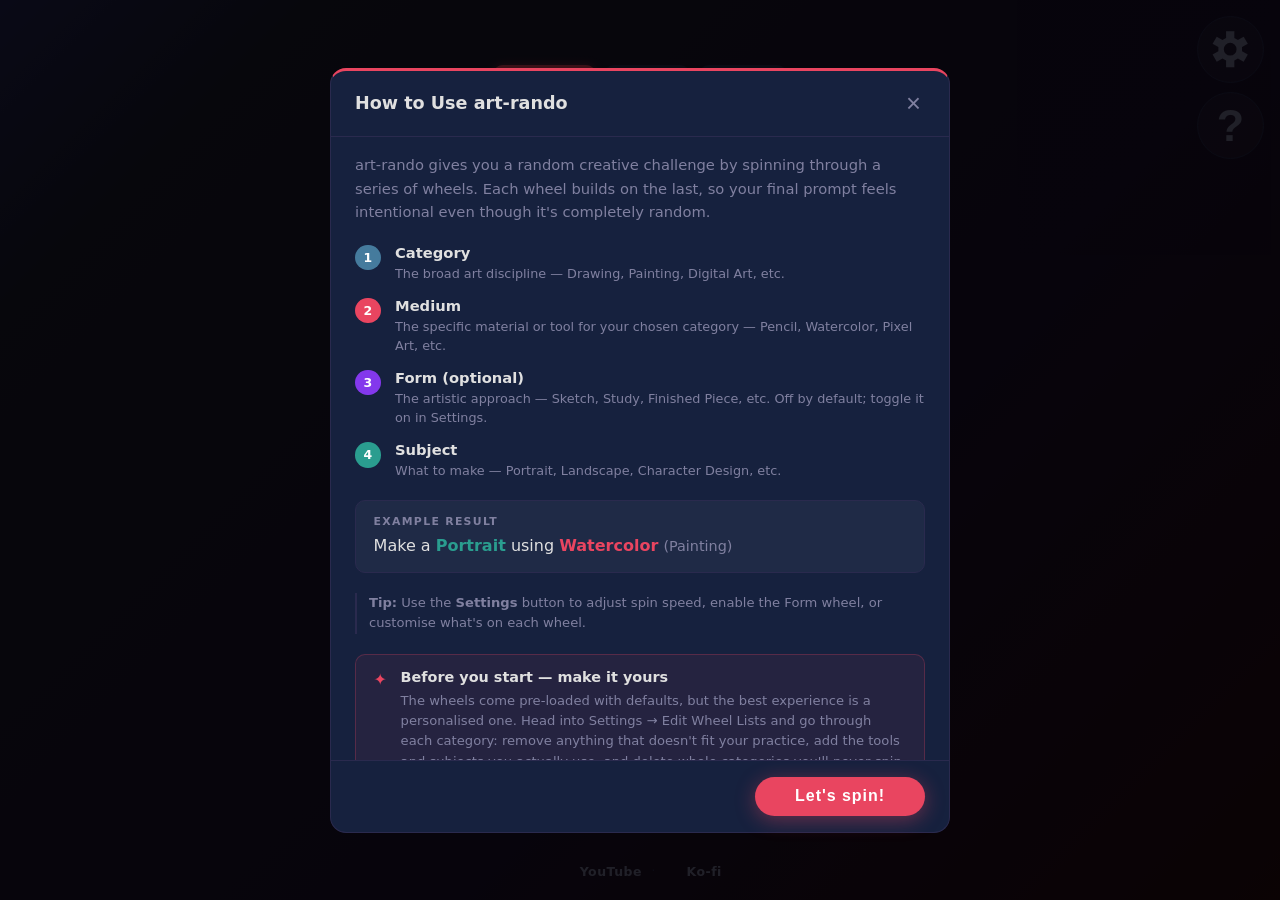
==== index.html @ 5d841164 "add wheels, settings, help" ====
<!DOCTYPE html>
<html lang="en">
<head>
  <meta charset="UTF-8" />
  <meta name="viewport" content="width=device-width, initial-scale=1.0" />
  <title>art-rando — Spin Your Next Creative Adventure</title>
  <link rel="stylesheet" href="style.css" />
</head>
<body>
  <main>

    <!-- ── Step progress pills: Category → Medium → Form → Subject ── -->
    <div class="steps" id="steps">
      <div class="step" id="step-category">Category</div>
      <div class="step" id="step-medium">Medium</div>
      <div class="step" id="step-form">Form</div>
      <div class="step" id="step-subject">Subject</div>
    </div>

    <!-- ── Already-chosen chips — one added per completed wheel ── -->
    <div class="chosen-row" id="chosen-row"></div>

    <!-- ── Single active wheel ── -->
    <div class="wheel-stage">
      <p class="wheel-question" id="wheel-question">What category?</p>
      <canvas id="the-wheel" width="380" height="380"></canvas>
      <p class="wheel-result-label" id="wheel-result">—</p>
    </div>

    <!-- ── Action buttons ── -->
    <div class="actions-row">
      <button id="spin-btn" class="btn btn--spin">Spin!</button>
      <!-- Skip only shown on the Form step — lets the user opt out of that wheel -->
      <button id="skip-btn" class="btn btn--skip hidden">Skip</button>
      <button id="gallery-btn" class="btn btn--gallery">Gallery</button>
    </div>

    <!-- ── Results bottom sheet ──────────────────────────────────────────
         Fixed to the bottom of the viewport. Slides up after the last
         wheel lands to reveal the full creative prompt.
         ~35vh tall, pushed down off-screen until .sheet--visible is added.
    ─────────────────────────────────────────────────────────────────── -->

    <!-- Dark backdrop shown behind the sheet when it's open -->
    <div id="sheet-backdrop" class="sheet-backdrop"></div>

    <div id="results-sheet" class="results-sheet">
      <!-- Decorative drag handle -->
      <div class="sheet-handle"></div>

      <p class="sheet-eyebrow">Your Creative Challenge</p>

      <!-- Full creative prompt assembled from the wheel results.
           The form phrase is hidden when the user skipped that wheel. -->
      <p class="sheet-prompt">
        Make a <span id="res-subject" class="hl hl--subject"></span>
        <span id="res-form-phrase"> as a <span id="res-form" class="hl hl--form"></span></span>
        using <span id="res-medium" class="hl hl--medium"></span>
        <span class="res-cat">(<span id="res-category"></span>)</span>
      </p>

      <div class="sheet-actions">
        <button id="close-sheet-btn" class="btn btn--close-sheet">Close</button>
        <button id="respin-btn"      class="btn btn--spin">Respin</button>
      </div>
    </div>

  </main>

  <!-- ── Corner controls: Settings + Help — fixed top-right ── -->
  <div class="corner-controls">
    <div class="corner-btn-wrap">
      <span class="corner-btn-label">Settings</span>
      <button id="settings-btn" class="btn btn--icon">
        <svg xmlns="http://www.w3.org/2000/svg" viewBox="0 0 24 24" fill="currentColor" aria-hidden="true">
          <path fill-rule="evenodd" d="M9.44 4.95L9.41 0.79L14.59 0.79L14.57 4.95L16.82 6.25L20.41 4.16L23.00 8.64L19.39 10.70L19.39 13.30L23.00 15.36L20.41 19.84L16.82 17.75L14.57 19.05L14.59 23.21L9.41 23.21L9.44 19.05L7.18 17.75L3.59 19.84L1.00 15.36L4.61 13.30L4.61 10.70L1.00 8.64L3.59 4.16L7.18 6.25Z M16 12A4 4 0 1 1 8 12A4 4 0 1 1 16 12Z"/>
        </svg>
      </button>
    </div>
    <div class="corner-btn-wrap">
      <span class="corner-btn-label">Help</span>
      <button id="help-btn" class="btn btn--icon">?</button>
    </div>
  </div>

  <!-- ── Creator links — replace the href values with your own URLs ── -->
  <footer class="creator-links">
    <a href="https://youtube.com/@yourchannel" class="creator-link" target="_blank" rel="noopener">
      <img class="creator-icon" src="https://cdn.jsdelivr.net/npm/simple-icons@v9/icons/youtube.svg" alt="" width="16" height="16">
      YouTube
    </a>
    <span class="creator-links-sep">·</span>
    <a href="https://ko-fi.com/yourname" class="creator-link" target="_blank" rel="noopener">
      <img class="creator-icon" src="https://cdn.jsdelivr.net/npm/simple-icons@v9/icons/kofi.svg" alt="" width="16" height="16">
      Ko-fi
    </a>
  </footer>

  <!-- Load order matters: data → wheel renderer → editor → settings → help → gallery → app logic -->
  <script src="data.js"></script>
  <script src="wheel.js"></script>
  <script src="editor.js"></script>
  <script src="settings.js"></script>
  <script src="help.js"></script>
  <script src="gallery.js"></script>
  <script src="app.js"></script>
  <!-- dev.js must load after wheel.js so it can write to SPIN_DURATION -->
  <script src="dev.js"></script>
</body>
</html>
---- style.css ----
*, *::before, *::after {
  box-sizing: border-box;
  margin: 0;
  padding: 0;
}

:root {
  --bg:           #1a1a2e;
  --card-bg:      #16213e;
  --header-bg:    #0f3460;
  --text:         #e0e0e0;
  --text-muted:   #8080a0;
  --accent:       #e94560;
  --accent-teal:  #2a9d8f;
  --accent-purple:#8338ec;
  --accent-blue:  #457b9d;
  --border:       #2a2a4e;
  --glow:         rgba(233, 69, 96, 0.45);
}

html {
  height: 100%;
  overflow: hidden; /* no page-level scroll */
}

body {
  background: linear-gradient(135deg, #252558 0%, #1a1a2e 15%, #1c1030 60%, #2a0a10 100%);
  color: var(--text);
  font-family: system-ui, -apple-system, sans-serif;
  height: 100vh;
  overflow: hidden; /* content stays inside the viewport */
  display: flex;
  flex-direction: column;
  align-items: center;
  justify-content: center; /* vertically center the wheel stage */
}

/* ── Header ─────────────────────────────────────────────────────────────── */
header {
  width: 100%;
  background: var(--header-bg);
  text-align: center;
  padding: 1.5rem 1rem 1.25rem;
  border-bottom: 2px solid var(--accent);
}

header h1 {
  font-size: clamp(1.8rem, 5vw, 3rem);
  font-weight: 900;
  letter-spacing: -0.02em;
  color: #fff;
}

header h1 span { color: var(--accent); }

.tagline {
  color: var(--text-muted);
  font-size: 0.95rem;
  margin-top: 0.3rem;
  letter-spacing: 0.05em;
}

/* ── Main layout ─────────────────────────────────────────────────────────── */
main {
  width: 100%;
  max-width: 540px;
  padding: 1.5rem 1.25rem 4.5rem;
  flex: 1;                    /* fill available body height */
  display: flex;
  flex-direction: column;
  align-items: center;
  justify-content: space-evenly;
  gap: 0;
}

/* ── Step progress pills ─────────────────────────────────────────────────── */
.steps {
  display: flex;
  gap: 0.4rem;
  flex-wrap: wrap;
  justify-content: center;
}

.step {
  padding: 0.28rem 0.85rem;
  border-radius: 999px;
  font-size: 0.72rem;
  font-weight: 700;
  text-transform: uppercase;
  letter-spacing: 0.1em;
  background: var(--border);
  color: var(--text-muted);
  transition: background 0.25s, color 0.25s;
}

/* Active step pulses with the accent colour */
.step--active {
  background: var(--accent);
  color: #fff;
  box-shadow: 0 0 10px var(--glow);
}

/* Completed step uses teal to signal "done" */
.step--done {
  background: var(--accent-teal);
  color: #fff;
}

/* ── Chosen-so-far chips ─────────────────────────────────────────────────── */
/* One chip appears per completed wheel so the user can see their picks
   while spinning the remaining wheels. */
.chosen-row {
  display: flex;
  flex-wrap: wrap;
  gap: 0.45rem;
  justify-content: center;
  min-height: 1.8rem;
}

.chosen-chip {
  padding: 0.22rem 0.7rem;
  border-radius: 999px;
  font-size: 0.78rem;
  font-weight: 600;
  border: 1px solid;
}

/* Each step gets its own accent colour so chips are visually distinct */
.chosen-chip--category {
  background: rgba(69, 123, 157, 0.18);
  color: #a8dadc;
  border-color: var(--accent-blue);
}
.chosen-chip--medium {
  background: rgba(233, 69, 96, 0.15);
  color: #ff9aaa;
  border-color: var(--accent);
}
.chosen-chip--form {
  background: rgba(131, 56, 236, 0.15);
  color: #c4a0ff;
  border-color: var(--accent-purple);
}
.chosen-chip--subject {
  background: rgba(42, 157, 143, 0.15);
  color: #6ee7dc;
  border-color: var(--accent-teal);
}

/* ── Wheel stage ─────────────────────────────────────────────────────────── */
.wheel-stage {
  display: flex;
  flex-direction: column;
  align-items: center;
  gap: 0.75rem;
  width: 100%;
}

.wheel-question {
  font-size: 1.05rem;
  font-weight: 600;
  color: var(--text-muted);
  letter-spacing: 0.04em;
  text-align: center;
}

/* Single active canvas — scales to full column width, max 380px */
#the-wheel {
  width: 100%;
  max-width: 380px;
  height: auto;
  border-radius: 14px;
  /* Smooth fade when transitioning between wheels */
  transition: opacity 0.3s ease;
  box-shadow: 0 0 0 2px var(--border);
}

/* Applied by app.js before swapping items so the new content fades in */
#the-wheel.wheel--fading { opacity: 0; }

/* Active wheel gets the red glow; done wheel gets teal outline */
#the-wheel.wheel--active { box-shadow: 0 0 0 4px var(--accent), 0 0 28px var(--glow); }
#the-wheel.wheel--done   { box-shadow: 0 0 0 3px var(--accent-teal); }

.wheel-result-label {
  font-size: 1.2rem;
  font-weight: 700;
  color: var(--text);
  min-height: 1.5em;
  text-align: center;
  transition: color 0.3s;
}

/* ── Buttons ─────────────────────────────────────────────────────────────── */
.btn {
  border: none;
  border-radius: 999px;
  cursor: pointer;
  font-weight: 700;
  font-size: 1rem;
  letter-spacing: 0.06em;
  padding: 0.75rem 2.4rem;
  transition: transform 0.15s ease, box-shadow 0.15s ease, opacity 0.2s ease;
}

.btn:disabled {
  opacity: 0.4;
  cursor: not-allowed;
  transform: none !important;
}

.btn:not(:disabled):hover  { transform: translateY(-2px); }
.btn:not(:disabled):active { transform: translateY(0); }

.btn--spin {
  background: var(--accent);
  color: #fff;
  font-size: 1.25rem;
  padding: 0.9rem 3.5rem;
  box-shadow: 0 4px 20px rgba(233, 69, 96, 0.4);
}

.btn--spin:not(:disabled):hover {
  box-shadow: 0 6px 28px rgba(233, 69, 96, 0.6);
}

.btn--edit {
  background: transparent;
  color: var(--text-muted);
  border: 1px solid var(--border);
  font-size: 0.82rem;
  padding: 0.45rem 1.4rem;
  letter-spacing: 0.05em;
}

.btn--edit:not(:disabled):hover {
  color: var(--text);
  border-color: var(--accent);
  box-shadow: none;
}

/* "Close" button inside the results sheet */
/* Utility — toggled by app.js to show/hide elements without layout shift */
.hidden { display: none !important; }

/* Skip button — muted style so Spin stays the obvious primary action */
.btn--skip {
  background: transparent;
  color: var(--text-muted);
  border: 1px dashed var(--border);
  font-size: 0.9rem;
  padding: 0.6rem 1.8rem;
  letter-spacing: 0.05em;
}

.btn--skip:not(:disabled):hover {
  color: var(--text);
  border-color: var(--text-muted);
  box-shadow: none;
}

.btn--close-sheet {
  background: transparent;
  color: var(--text-muted);
  border: 1px solid var(--border);
  font-size: 0.95rem;
  padding: 0.75rem 2rem;
}

.btn--close-sheet:not(:disabled):hover {
  color: var(--text);
  border-color: var(--text-muted);
}

/* ── Actions row (Spin + Edit) ───────────────────────────────────────────── */
.actions-row {
  display: flex;
  flex-direction: column;
  align-items: center;
  gap: 0.65rem;
}

/* ── Results bottom sheet ────────────────────────────────────────────────── */
/* Fixed to the viewport bottom. Slides up from off-screen when
   .sheet--visible is added.  Height ≈ 35 vh so the page stays visible. */
.results-sheet {
  position: fixed;
  bottom: 0;
  left: 0;
  right: 0;
  min-height: 220px;
  max-height: 42vh;
  background: var(--card-bg);
  border-top: 3px solid var(--accent);
  border-radius: 20px 20px 0 0;
  padding: 1.25rem 1.5rem 2rem;
  display: flex;
  flex-direction: column;
  align-items: center;
  gap: 1rem;
  z-index: 600;
  /* Start off-screen below the viewport */
  transform: translateY(100%);
  transition: transform 0.4s cubic-bezier(0.25, 0.8, 0.25, 1);
}

/* Slide the sheet into view */
.results-sheet.sheet--visible {
  transform: translateY(0);
}

/* Decorative handle bar at the top of the sheet */
.sheet-handle {
  width: 40px;
  height: 4px;
  border-radius: 2px;
  background: var(--border);
  flex-shrink: 0;
}

.sheet-eyebrow {
  font-size: 0.72rem;
  text-transform: uppercase;
  letter-spacing: 0.14em;
  color: var(--text-muted);
  font-weight: 600;
}

/* The full creative prompt: "Make a [subject] as a [form] using [medium] ([category])" */
.sheet-prompt {
  font-size: 1.25rem;
  line-height: 1.6;
  text-align: center;
  color: var(--text);
}

/* Highlighted result words inside the prompt */
.hl             { font-weight: 700; }
.hl--subject    { color: var(--accent-teal); }
.hl--form       { color: var(--accent-purple); }
.hl--medium     { color: var(--accent); }
.res-cat        { font-size: 0.9rem; color: var(--text-muted); }

.sheet-actions {
  display: flex;
  gap: 1rem;
  flex-wrap: wrap;
  justify-content: center;
  margin-top: auto;
}

/* ── Backdrop overlay behind the sheet ───────────────────────────────────── */
.sheet-backdrop {
  position: fixed;
  inset: 0;
  background: rgba(0, 0, 0, 0.55);
  z-index: 599;
  opacity: 0;
  pointer-events: none;
  transition: opacity 0.4s ease;
}

.sheet-backdrop.sheet--visible {
  opacity: 1;
  pointer-events: auto;
}

/* ── Editor modal ────────────────────────────────────────────────────────── */
.modal-overlay {
  position: fixed;
  inset: 0;
  background: rgba(0, 0, 0, 0.75);
  display: flex;
  align-items: center;
  justify-content: center;
  z-index: 1000;
  padding: 1rem;
  opacity: 0;
  transition: opacity 0.25s ease;
}

.modal-overlay.modal--visible { opacity: 1; }

.modal-card {
  background: var(--card-bg);
  border: 1px solid var(--border);
  border-top: 3px solid var(--accent);
  border-radius: 16px;
  width: 100%;
  max-width: 620px;
  max-height: 85vh;
  display: flex;
  flex-direction: column;
  transform: translateY(16px) scale(0.98);
  transition: transform 0.25s ease;
}

.modal-overlay.modal--visible .modal-card {
  transform: translateY(0) scale(1);
}

.modal-header {
  display: flex;
  align-items: center;
  justify-content: space-between;
  padding: 1.25rem 1.5rem;
  border-bottom: 1px solid var(--border);
  flex-shrink: 0;
}

.modal-header h2 {
  font-size: 1.1rem;
  font-weight: 700;
}

.modal-close-btn {
  background: none;
  border: none;
  color: var(--text-muted);
  font-size: 1.6rem;
  line-height: 1;
  cursor: pointer;
  padding: 0 0.25rem;
  transition: color 0.15s;
}

.modal-close-btn:hover { color: var(--accent); }

.modal-body {
  overflow-y: auto;
  padding: 1rem 1.5rem;
  flex: 1;
  display: flex;
  flex-direction: column;
  gap: 0;
}

.modal-footer {
  display: flex;
  align-items: center;
  justify-content: space-between;
  padding: 1rem 1.5rem;
  border-top: 1px solid var(--border);
  flex-shrink: 0;
  gap: 1rem;
}

/* ── Editor category sections ────────────────────────────────────────────── */
.editor-cat-section {
  border-bottom: 1px solid var(--border);
  padding: 1rem 0;
}

.editor-cat-section:last-of-type { border-bottom: none; }

/* Special top-level "Forms" section gets an accent label */
.editor-cat-section--forms .editor-cat-name {
  color: var(--accent-purple);
}

.editor-cat-head {
  display: flex;
  align-items: center;
  justify-content: space-between;
  margin-bottom: 0.75rem;
}

.editor-cat-name {
  font-weight: 700;
  font-size: 1rem;
  color: var(--text);
}

.editor-remove-cat {
  background: none;
  border: 1px solid #4a2a35;
  color: #c06070;
  border-radius: 6px;
  padding: 0.2rem 0.6rem;
  font-size: 0.75rem;
  cursor: pointer;
  transition: background 0.15s, color 0.15s;
}

.editor-remove-cat:hover {
  background: #4a2a35;
  color: #ff9aa0;
}

.editor-list-row {
  display: flex;
  align-items: flex-start;
  gap: 0.75rem;
  margin-bottom: 0.5rem;
}

.editor-row-label {
  font-size: 0.72rem;
  text-transform: uppercase;
  letter-spacing: 0.1em;
  color: var(--text-muted);
  font-weight: 600;
  padding-top: 0.45rem;
  white-space: nowrap;
  min-width: 64px;
}

.editor-chips {
  display: flex;
  flex-wrap: wrap;
  gap: 0.4rem;
  align-items: center;
}

.editor-chip {
  display: inline-flex;
  align-items: center;
  gap: 0.3rem;
  background: rgba(233, 69, 96, 0.12);
  border: 1px solid rgba(233, 69, 96, 0.3);
  border-radius: 999px;
  padding: 0.2rem 0.55rem 0.2rem 0.7rem;
  font-size: 0.82rem;
  color: var(--text);
}

.editor-chip-x {
  background: none;
  border: none;
  color: var(--text-muted);
  font-size: 1rem;
  line-height: 1;
  cursor: pointer;
  padding: 0;
  transition: color 0.15s;
}

.editor-chip-x:hover { color: var(--accent); }

/* Inline add-form sitting alongside the chips */
.editor-inline-add {
  display: inline-flex;
  align-items: center;
  gap: 0.3rem;
}

.editor-input {
  background: rgba(255, 255, 255, 0.05);
  border: 1px solid var(--border);
  border-radius: 8px;
  color: var(--text);
  font-size: 0.9rem;
  padding: 0.45rem 0.75rem;
  outline: none;
  transition: border-color 0.15s;
}

.editor-input:focus { border-color: var(--accent); }

.editor-input--sm {
  width: 110px;
  font-size: 0.82rem;
  padding: 0.28rem 0.55rem;
  border-radius: 999px;
}

.btn--chip-add {
  background: rgba(233, 69, 96, 0.15);
  border: 1px solid rgba(233, 69, 96, 0.4);
  color: var(--accent);
  border-radius: 999px;
  font-size: 1rem;
  font-weight: 700;
  padding: 0.2rem 0.6rem;
  cursor: pointer;
  line-height: 1;
  transition: background 0.15s;
}

.btn--chip-add:hover { background: rgba(233, 69, 96, 0.28); }

.editor-add-cat-row {
  display: flex;
  gap: 0.6rem;
  padding: 1rem 0 0.25rem;
  align-items: center;
}

.btn--add-cat {
  border-radius: 8px;
  padding: 0.45rem 1rem;
  font-size: 0.85rem;
  white-space: nowrap;
}

.btn--reset-defaults {
  background: none;
  border: 1px solid var(--border);
  color: var(--text-muted);
  border-radius: 999px;
  font-size: 0.8rem;
  padding: 0.45rem 1rem;
  cursor: pointer;
  font-weight: 600;
  transition: color 0.15s, border-color 0.15s;
}

.btn--reset-defaults:hover {
  color: var(--text);
  border-color: var(--text-muted);
}

/* ── Dev panel ───────────────────────────────────────────────────────────── */
/* Terminal-aesthetic overlay triggered by the W W S S A D A D sequence.    */
.dev-overlay {
  position: fixed;
  inset: 0;
  background: rgba(0, 0, 0, 0.7);
  display: flex;
  align-items: center;
  justify-content: center;
  z-index: 2000;
  padding: 1rem;
  opacity: 0;
  transition: opacity 0.2s ease;
}

.dev-overlay.dev--visible { opacity: 1; }

.dev-panel {
  background: #080810;
  border: 1px solid #00ff88;
  border-radius: 8px;
  width: min(460px, 92vw);
  max-height: 80vh;
  overflow-y: auto;
  font-family: 'Courier New', Courier, monospace;
  color: #00ff88;
  transform: scale(0.96);
  transition: transform 0.2s ease;
}

.dev-overlay.dev--visible .dev-panel { transform: scale(1); }

.dev-header {
  display: flex;
  align-items: center;
  justify-content: space-between;
  padding: 0.85rem 1.25rem;
  border-bottom: 1px solid #003322;
}

.dev-title-wrap {
  display: flex;
  align-items: center;
  gap: 0.6rem;
  font-size: 0.9rem;
  font-weight: 700;
  letter-spacing: 0.08em;
}

/* Blinking green cursor dot */
.dev-dot {
  width: 8px;
  height: 8px;
  border-radius: 50%;
  background: #00ff88;
  animation: dev-blink 1.1s step-start infinite;
}

@keyframes dev-blink {
  0%, 100% { opacity: 1; }
  50%       { opacity: 0; }
}

.dev-close {
  background: none;
  border: 1px solid #003322;
  color: #00aa55;
  font-family: inherit;
  font-size: 0.78rem;
  padding: 0.25rem 0.6rem;
  border-radius: 4px;
  cursor: pointer;
  transition: color 0.15s, border-color 0.15s;
}

.dev-close:hover {
  color: #00ff88;
  border-color: #00ff88;
}

.dev-body {
  padding: 1rem 1.25rem;
  display: flex;
  flex-direction: column;
  gap: 1.25rem;
}

.dev-section-label {
  font-size: 0.72rem;
  color: #006633;
  letter-spacing: 0.1em;
  margin-bottom: 0.6rem;
}

.dev-controls {
  display: flex;
  flex-direction: column;
  gap: 0.6rem;
}

.dev-row {
  display: flex;
  align-items: center;
  gap: 0.75rem;
}

.dev-label {
  font-size: 0.8rem;
  color: #00cc66;
  min-width: 90px;
  white-space: nowrap;
}

.dev-label--checkbox {
  display: flex;
  align-items: center;
  gap: 0.5rem;
  cursor: pointer;
  min-width: unset;
}

.dev-value {
  font-size: 0.78rem;
  color: #00ff88;
  min-width: 60px;
  text-align: right;
}

.dev-slider {
  flex: 1;
  accent-color: #00ff88;
  cursor: pointer;
}

.dev-checkbox {
  accent-color: #00ff88;
  width: 14px;
  height: 14px;
  cursor: pointer;
}

.dev-btn {
  background: none;
  border: 1px solid #003322;
  color: #00cc66;
  font-family: inherit;
  font-size: 0.8rem;
  padding: 0.4rem 0.85rem;
  border-radius: 4px;
  cursor: pointer;
  text-align: left;
  transition: color 0.15s, border-color 0.15s, background 0.15s;
}

.dev-btn:hover {
  color: #00ff88;
  border-color: #00ff88;
  background: rgba(0, 255, 136, 0.06);
}

.dev-hint {
  padding: 0.6rem 1.25rem 0.85rem;
  font-size: 0.68rem;
  color: #004422;
  border-top: 1px solid #003322;
}

/* ── Gallery button ──────────────────────────────────────────────────────── */
.btn--gallery {
  background: transparent;
  color: var(--text-muted);
  border: 1px solid var(--border);
  font-size: 0.82rem;
  padding: 0.45rem 1.4rem;
  letter-spacing: 0.05em;
}

.btn--gallery:not(:disabled):hover {
  color: var(--text);
  border-color: var(--accent-teal);
  box-shadow: none;
}

/* ── Corner controls (Settings + Help) ───────────────────────────────────── */
/* Fixed top-right; sits above page content but below sheet backdrop (599) */
.corner-controls {
  position: fixed;
  top: 1rem;
  right: 1rem;
  display: flex;
  flex-direction: column;
  align-items: flex-end;
  gap: 0.55rem;
  z-index: 550;
}

/* Each row: [label]  [icon button] — label slides in from the button side */
.corner-btn-wrap {
  display: flex;
  align-items: center;
  gap: 0.55rem;
}

.corner-btn-label {
  font-size: 1.4rem;
  font-weight: 600;
  letter-spacing: 0.06em;
  color: var(--text-muted);
  white-space: nowrap;
  pointer-events: none;
  /* Hidden and nudged toward the button; slides left into place on hover */
  opacity: 0;
  transform: translateX(8px);
  transition: opacity 0.2s ease, transform 0.2s ease;
}

.corner-btn-wrap:hover .corner-btn-label {
  opacity: 1;
  transform: translateX(0);
}

/* Circular icon button shared by Settings and Help */
.btn--icon {
  width: 4.2rem;
  height: 4.2rem;
  padding: 0;
  border-radius: 50%;
  background: rgba(255, 255, 255, 0.05);
  border: 1px solid var(--border);
  color: var(--text-muted);
  font-size: 2.8rem;
  font-weight: 700;
  letter-spacing: 0;
  line-height: 1;
  display: flex;
  align-items: center;
  justify-content: center;
  cursor: pointer;
  transition: color 0.15s, border-color 0.15s, background 0.15s, transform 0.15s;
}

.btn--icon:not(:disabled):hover {
  color: var(--text);
  border-color: var(--text-muted);
  background: rgba(255, 255, 255, 0.1);
  transform: translateY(-1px) !important;
  box-shadow: none;
}

.btn--icon:disabled {
  opacity: 0.35;
  cursor: not-allowed;
}

/* Size the SVG cog within the orb */
#settings-btn svg {
  width: 2.4rem;
  height: 2.4rem;
  transform-origin: center;
  transition: none;
}

@keyframes gear-spin {
  to { transform: rotate(360deg); }
}

#settings-btn:not(:disabled):hover svg {
  animation: gear-spin 2.2s linear infinite;
}


/* ── Settings modal ──────────────────────────────────────────────────────── */

/* Each logical group inside the settings body */
.settings-section {
  border-bottom: 1px solid var(--border);
  padding: 1.25rem 0;
}

.settings-section:last-of-type { border-bottom: none; }

/* Small uppercase heading above each section's controls */
.settings-section-label {
  font-size: 0.7rem;
  text-transform: uppercase;
  letter-spacing: 0.12em;
  color: var(--text-muted);
  font-weight: 700;
  margin-bottom: 1rem;
}

/* Vertical stack of controls inside a section */
.settings-controls {
  display: flex;
  flex-direction: column;
  gap: 0.9rem;
}

/* Toggle row: [checkbox]  [label + description] — whole row is the <label> */
.settings-toggle-row {
  display: flex;
  align-items: flex-start;
  gap: 0.85rem;
  cursor: pointer;
}

.settings-checkbox {
  width: 18px;
  height: 18px;
  accent-color: var(--accent);
  cursor: pointer;
  flex-shrink: 0;
  margin-top: 2px; /* aligns with first line of text */
}

/* Stacks the label text and description vertically */
.settings-toggle-text {
  display: flex;
  flex-direction: column;
  gap: 0.3rem;
}

.settings-toggle-label {
  font-size: 0.95rem;
  font-weight: 600;
  color: var(--text);
}

.settings-toggle-desc {
  font-size: 0.8rem;
  color: var(--text-muted);
  line-height: 1.5;
}

/* Slider row: [label]────[slider]────[value] */
.settings-slider-row {
  display: flex;
  align-items: center;
  gap: 0.9rem;
}

/* Fixed-width left label keeps sliders aligned across rows */
.settings-slider-label {
  font-size: 0.85rem;
  color: var(--text);
  min-width: 108px;
}

.settings-slider {
  flex: 1;
  accent-color: var(--accent);
  cursor: pointer;
}

/* Right-aligned current value display */
.settings-slider-value {
  font-size: 0.82rem;
  color: var(--text-muted);
  min-width: 60px;
  text-align: right;
}

/* Helper text above the Edit Wheel Lists shortcut button */
.settings-list-desc {
  font-size: 0.85rem;
  color: var(--text-muted);
  line-height: 1.5;
}

/* ── Gallery WIP modal ───────────────────────────────────────────────────── */
.gallery-wip-body {
  align-items: center;
  justify-content: center;
  text-align: center;
  padding: 2.5rem 1.5rem !important;
  gap: 0.75rem !important;
}

.gallery-wip-icon {
  font-size: 3rem;
  line-height: 1;
}

.gallery-wip-heading {
  font-size: 1.2rem;
  font-weight: 700;
  color: var(--text);
}

.gallery-wip-desc {
  font-size: 0.9rem;
  color: var(--text-muted);
  line-height: 1.5;
}

/* ── Help modal content ──────────────────────────────────────────────────── */

/* Tighten the standard modal-body gap for the help layout */
.help-body {
  gap: 1.25rem !important;
}

/* Opening paragraph explaining the concept */
.help-intro {
  font-size: 0.92rem;
  color: var(--text-muted);
  line-height: 1.6;
}

/* Numbered step breakdown */
.help-steps {
  display: flex;
  flex-direction: column;
  gap: 0.85rem;
}

.help-step-row {
  display: flex;
  align-items: flex-start;
  gap: 0.9rem;
}

/* Coloured circular number badge — colour set inline from JS */
.help-step-badge {
  flex-shrink: 0;
  width: 1.6rem;
  height: 1.6rem;
  border-radius: 50%;
  display: flex;
  align-items: center;
  justify-content: center;
  font-size: 0.78rem;
  font-weight: 800;
  color: #fff;
  margin-top: 1px;
}

.help-step-row > div {
  display: flex;
  flex-direction: column;
  gap: 0.2rem;
}

.help-step-label {
  font-size: 0.92rem;
  font-weight: 700;
  color: var(--text);
}

.help-step-desc {
  font-size: 0.8rem;
  color: var(--text-muted);
  line-height: 1.5;
}

/* Sample prompt box */
.help-example {
  background: rgba(255, 255, 255, 0.04);
  border: 1px solid var(--border);
  border-radius: 10px;
  padding: 0.85rem 1.1rem;
  display: flex;
  flex-direction: column;
  gap: 0.4rem;
}

.help-example-label {
  font-size: 0.68rem;
  text-transform: uppercase;
  letter-spacing: 0.12em;
  color: var(--text-muted);
  font-weight: 700;
}

.help-example-text {
  font-size: 1rem;
  line-height: 1.5;
  color: var(--text);
}

/* "Make it yours" recommendation block */
.help-rec {
  display: flex;
  gap: 0.85rem;
  background: rgba(233, 69, 96, 0.07);
  border: 1px solid rgba(233, 69, 96, 0.25);
  border-radius: 10px;
  padding: 0.9rem 1.1rem;
}

.help-rec-icon {
  font-size: 1rem;
  color: var(--accent);
  flex-shrink: 0;
  margin-top: 1px;
}

.help-rec-text {
  display: flex;
  flex-direction: column;
  gap: 0.35rem;
}

.help-rec-text strong {
  font-size: 0.9rem;
  color: var(--text);
}

.help-rec-text p {
  font-size: 0.82rem;
  color: var(--text-muted);
  line-height: 1.55;
}

/* Settings tip at the bottom of the body */
.help-tip {
  font-size: 0.82rem;
  color: var(--text-muted);
  line-height: 1.55;
  border-left: 2px solid var(--border);
  padding-left: 0.75rem;
}

/* ── Creator links footer ────────────────────────────────────────────────── */
/* Fixed to the very bottom of the viewport; sits below the results sheet. */
.creator-links {
  position: fixed;
  bottom: 0;
  left: 0;
  right: 0;
  display: flex;
  justify-content: center;
  align-items: center;
  gap: 0.6rem;
  padding: 0.55rem 1rem 1.3rem;
  z-index: 10; /* below the results sheet (600) so the sheet slides over it */
}

.creator-link {
  display: inline-flex;
  align-items: center;
  gap: 0.35rem;
  color: var(--text-muted);
  text-decoration: none;
  font-size: 0.78rem;
  font-weight: 600;
  letter-spacing: 0.04em;
  transition: color 0.15s;
}

.creator-link:hover { color: var(--text); }

/* Simple Icons SVGs are black by default — convert to white with a CSS filter
   so they match the muted text colour on the dark background. */
.creator-icon {
  width: 16px;
  height: 16px;
  filter: brightness(0) invert(1);
  opacity: 0.55;
  transition: opacity 0.15s;
}

.creator-link:hover .creator-icon { opacity: 1; }

/* Bullet separator between links */
.creator-links-sep {
  color: var(--border);
  font-size: 0.75rem;
  user-select: none;
}

/* ── Responsive ──────────────────────────────────────────────────────────── */
@media (max-width: 480px) {
  main { padding: 1rem; }

  .sheet-prompt { font-size: 1.05rem; }

  .btn--spin {
    font-size: 1.1rem;
    padding: 0.8rem 2.8rem;
  }
}
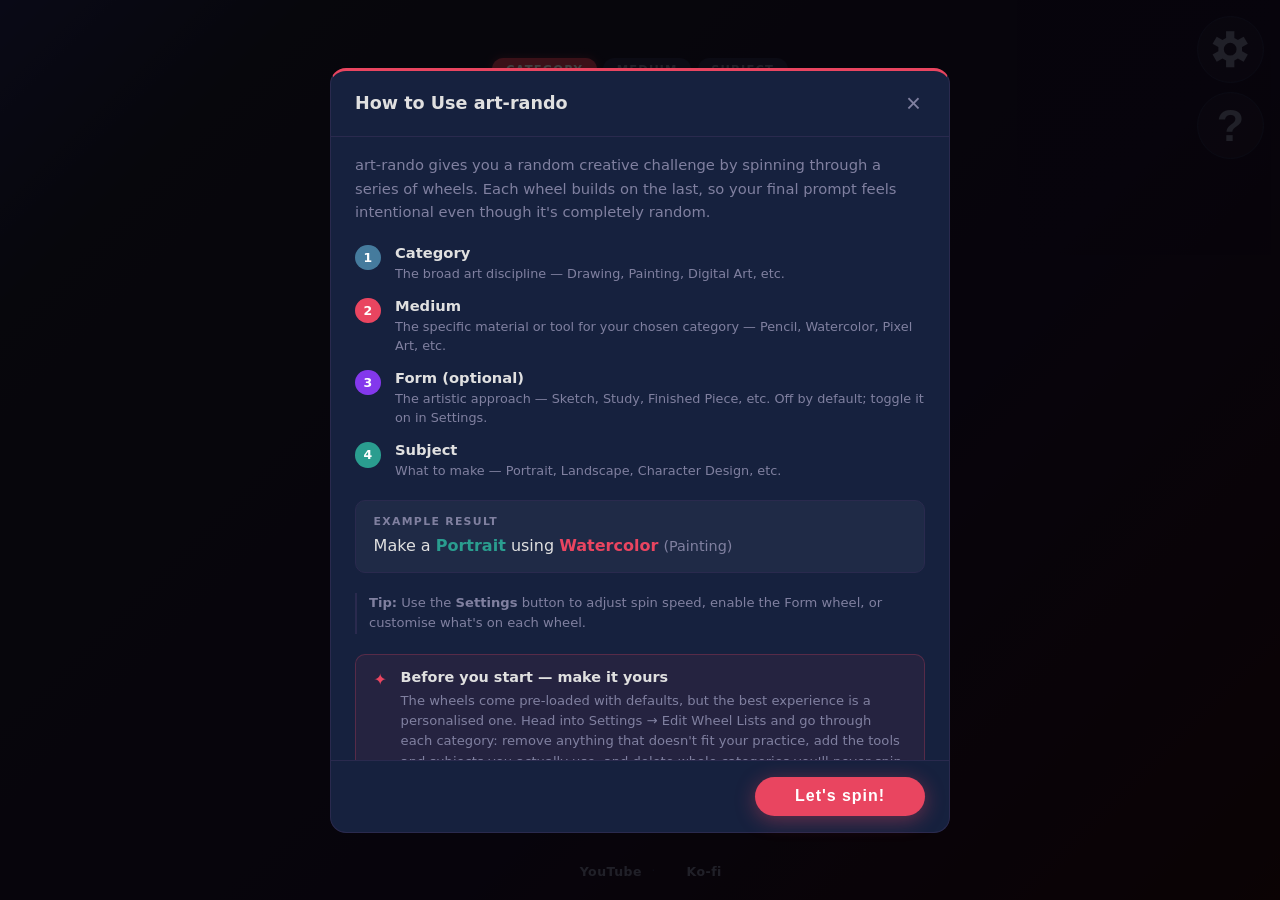
==== commit 4f512ab9: "add easter eggs and change wheel opacity" ====
--- a/index.html
+++ b/index.html
@@ -106,5 +106,7 @@
   <script src="app.js"></script>
   <!-- dev.js must load after wheel.js so it can write to SPIN_DURATION -->
   <script src="dev.js"></script>
+  <!-- Easter eggs: type "gravity", "antigravity", or "spin" anywhere on the page -->
+  <script src="easter-eggs.js"></script>
 </body>
 </html>
--- a/style.css
+++ b/style.css
@@ -782,9 +782,10 @@
   background: transparent;
   color: var(--text-muted);
   border: 1px solid var(--border);
-  font-size: 0.82rem;
-  padding: 0.45rem 1.4rem;
+  font-size: 1.1rem;
+  padding: 0.75rem 2.8rem;
   letter-spacing: 0.05em;
+  margin-top: 1.2rem;
 }
 
 .btn--gallery:not(:disabled):hover {
@@ -1181,6 +1182,39 @@
   user-select: none;
 }
 
+/* ── Easter eggs ─────────────────────────────────────────────────────────── */
+
+@keyframes easter-spin-cw  { to { transform: rotate(360deg);  } }
+@keyframes easter-spin-ccw { to { transform: rotate(-360deg); } }
+
+.easter-spinning[data-easter-spin="cw"]  { animation: easter-spin-cw  3s linear infinite; transform-origin: center center; }
+.easter-spinning[data-easter-spin="ccw"] { animation: easter-spin-ccw 3s linear infinite; transform-origin: center center; }
+
+/* Notification toast shown when an easter egg activates / deactivates */
+.easter-toast {
+  position: fixed;
+  top: 5rem;
+  left: 50%;
+  transform: translateX(-50%) translateY(-8px);
+  background: rgba(10, 10, 20, 0.92);
+  color: var(--text);
+  border: 1px solid var(--border);
+  border-radius: 999px;
+  font-size: 0.95rem;
+  font-weight: 700;
+  letter-spacing: 0.04em;
+  padding: 0.55rem 1.6rem;
+  z-index: 9999;
+  opacity: 0;
+  pointer-events: none;
+  transition: opacity 0.3s ease, transform 0.3s ease;
+}
+
+.easter-toast--visible {
+  opacity: 1;
+  transform: translateX(-50%) translateY(0);
+}
+
 /* ── Responsive ──────────────────────────────────────────────────────────── */
 @media (max-width: 480px) {
   main { padding: 1rem; }
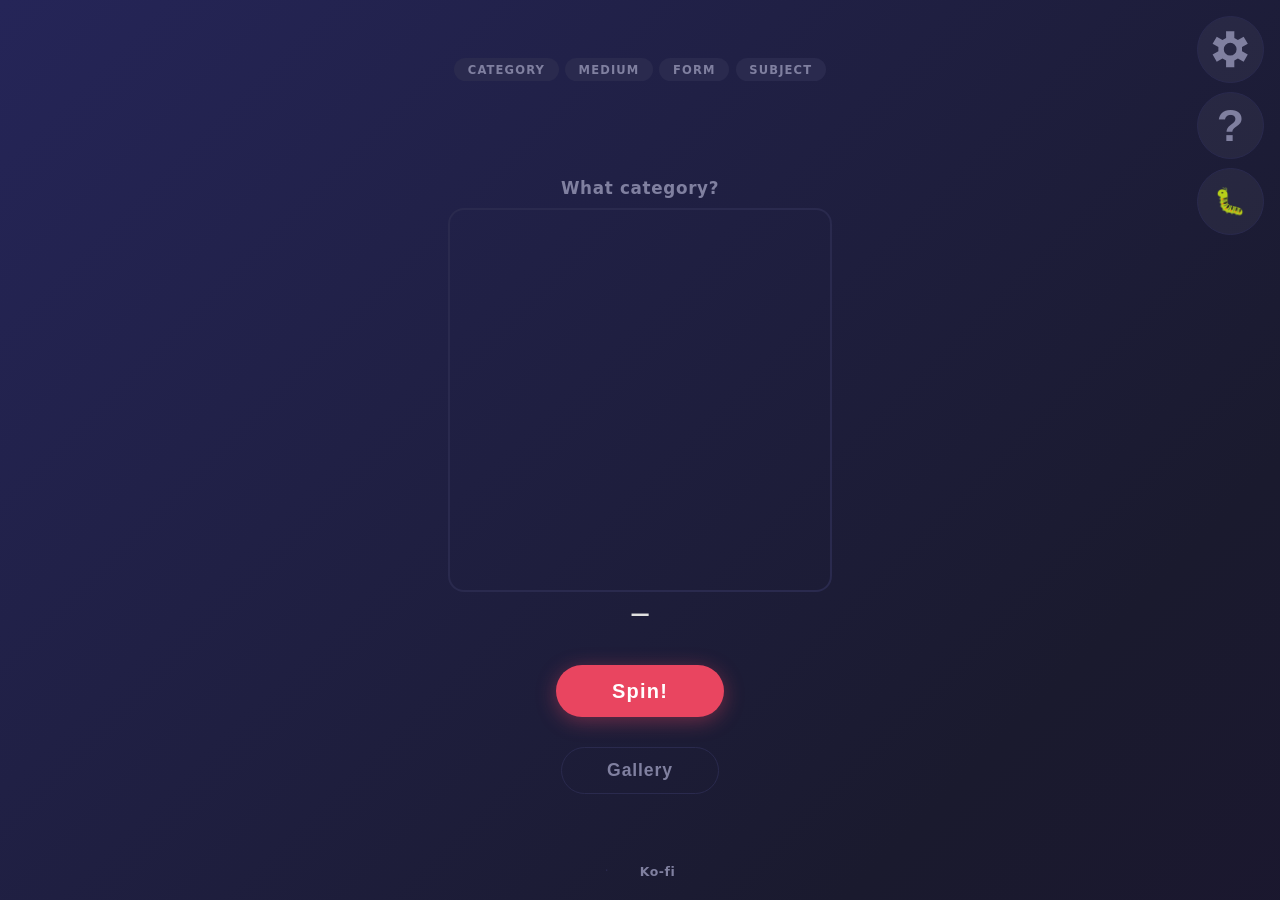
==== commit a5c6c1c8: "add gallery, easter eggs, bug reports, and updated stuff" ====
--- a/index.html
+++ b/index.html
@@ -55,13 +55,14 @@
       <p class="sheet-prompt">
         Make a <span id="res-subject" class="hl hl--subject"></span>
         <span id="res-form-phrase"> as a <span id="res-form" class="hl hl--form"></span></span>
-        using <span id="res-medium" class="hl hl--medium"></span>
-        <span class="res-cat">(<span id="res-category"></span>)</span>
+        <span id="res-medium-phrase"> using <span id="res-medium" class="hl hl--medium"></span></span>
+        <span id="res-cat-phrase" class="res-cat">(<span id="res-category"></span>)</span>
       </p>
 
       <div class="sheet-actions">
-        <button id="close-sheet-btn" class="btn btn--close-sheet">Close</button>
-        <button id="respin-btn"      class="btn btn--spin">Respin</button>
+        <button id="close-sheet-btn"    class="btn btn--close-sheet">Close</button>
+        <button id="save-gallery-btn"   class="btn btn--save-gallery">Upload Artwork</button>
+        <button id="respin-btn"         class="btn btn--spin">Respin</button>
       </div>
     </div>
 
@@ -81,14 +82,15 @@
       <span class="corner-btn-label">Help</span>
       <button id="help-btn" class="btn btn--icon">?</button>
     </div>
+    <div class="corner-btn-wrap">
+      <span class="corner-btn-label">Bug Report</span>
+      <button id="bug-btn" class="btn btn--icon" style="font-size:1.6rem">🐛</button>
+    </div>
   </div>
 
   <!-- ── Creator links — replace the href values with your own URLs ── -->
   <footer class="creator-links">
-    <a href="https://youtube.com/@yourchannel" class="creator-link" target="_blank" rel="noopener">
-      <img class="creator-icon" src="https://cdn.jsdelivr.net/npm/simple-icons@v9/icons/youtube.svg" alt="" width="16" height="16">
-      YouTube
-    </a>
+    
     <span class="creator-links-sep">·</span>
     <a href="https://ko-fi.com/yourname" class="creator-link" target="_blank" rel="noopener">
       <img class="creator-icon" src="https://cdn.jsdelivr.net/npm/simple-icons@v9/icons/kofi.svg" alt="" width="16" height="16">
@@ -96,7 +98,12 @@
     </a>
   </footer>
 
-  <!-- Load order matters: data → wheel renderer → editor → settings → help → gallery → app logic -->
+  <!-- Supabase CDN + client must load before auth.js and all other scripts -->
+  <script src="https://cdn.jsdelivr.net/npm/@supabase/supabase-js@2/dist/umd/supabase.js"></script>
+  <script src="supabase.js"></script>
+
+  <!-- Load order: auth → data → wheel renderer → editor → settings → help → gallery → app logic -->
+  <script src="auth.js"></script>
   <script src="data.js"></script>
   <script src="wheel.js"></script>
   <script src="editor.js"></script>
--- a/style.css
+++ b/style.css
@@ -24,7 +24,11 @@
 }
 
 body {
-  background: linear-gradient(135deg, #252558 0%, #1a1a2e 15%, #1c1030 60%, #2a0a10 100%);
+  /* Oversized gradient so background-position can slide through multiple hues */
+  /* Last stop matches first so the infinite loop resets invisibly */
+  background: linear-gradient(135deg, #252558, #1a1a2e, #1c1030, #2a0a10, #1a1a2e, #252558);
+  background-size: 400% 400%;
+  animation: bg-slide 32s linear infinite;
   color: var(--text);
   font-family: system-ui, -apple-system, sans-serif;
   height: 100vh;
@@ -33,6 +37,11 @@
   flex-direction: column;
   align-items: center;
   justify-content: center; /* vertically center the wheel stage */
+}
+
+@keyframes bg-slide {
+  0%   { background-position: 0% 50%; }
+  100% { background-position: 100% 50%; }
 }
 
 /* ── Header ─────────────────────────────────────────────────────────────── */
@@ -399,6 +408,14 @@
   transform: translateY(0) scale(1);
 }
 
+/* Gallery modal takes up 80% of the viewport in both directions */
+.modal-card--gallery {
+  width: 80vw;
+  height: 80vh;
+  max-width: 80vw;
+  max-height: 80vh;
+}
+
 .modal-header {
   display: flex;
   align-items: center;
@@ -980,30 +997,311 @@
   line-height: 1.5;
 }
 
-/* ── Gallery WIP modal ───────────────────────────────────────────────────── */
-.gallery-wip-body {
+/* ── Gallery modal ───────────────────────────────────────────────────────── */
+
+/* Make the gallery body scrollable so the grid doesn't overflow the modal */
+.gallery-body {
+  padding: 1rem 1.25rem !important;
+}
+
+/* Header right section: user label + sign-out + close X */
+.gallery-header-right {
+  display: flex;
+  align-items: center;
+  gap: 0.75rem;
+}
+
+/* Signed-in username displayed in the modal header */
+.gallery-user-label {
+  font-size: 0.8rem;
+  color: var(--text-muted);
+}
+
+/* Sign-out button — reuses .btn--reset-defaults sizing but slightly tighter */
+.gallery-signout-btn {
+  font-size: 0.75rem !important;
+  padding: 0.3rem 0.75rem !important;
+}
+
+/* Footer entry count text */
+.gallery-count {
+  font-size: 0.8rem;
+  color: var(--text-muted);
+}
+
+/* ── Shared centred-state layout (auth gate + empty state) ─────────────── */
+.gallery-auth-prompt,
+.gallery-empty {
+  display: flex;
+  flex-direction: column;
   align-items: center;
   justify-content: center;
   text-align: center;
-  padding: 2.5rem 1.5rem !important;
-  gap: 0.75rem !important;
-}
-
-.gallery-wip-icon {
-  font-size: 3rem;
+  padding: 2.5rem 1.5rem;
+  gap: 0.75rem;
+  flex: 1;
+}
+
+/* Large emoji icon above the heading */
+.gallery-state-icon {
+  font-size: 2.8rem;
   line-height: 1;
 }
 
-.gallery-wip-heading {
-  font-size: 1.2rem;
+.gallery-state-heading {
+  font-size: 1.1rem;
   font-weight: 700;
   color: var(--text);
 }
 
-.gallery-wip-desc {
-  font-size: 0.9rem;
-  color: var(--text-muted);
+.gallery-state-desc {
+  font-size: 0.88rem;
+  color: var(--text-muted);
+  line-height: 1.55;
+  max-width: 320px;
+}
+
+/* Sign-in button inside the auth gate */
+.gallery-auth-btn {
+  margin-top: 0.5rem;
+  font-size: 1rem !important;
+  padding: 0.65rem 2.5rem !important;
+  text-decoration: none;
+  display: inline-block;
+}
+
+/* ── Gallery grid ────────────────────────────────────────────────────────── */
+/* Two columns on wider modals, single column on narrow viewports */
+.gallery-grid {
+  display: grid;
+  grid-template-columns: repeat(auto-fill, minmax(220px, 1fr));
+  gap: 0.85rem;
+  width: 100%;
+  padding-bottom: 0.25rem;
+}
+
+/* Individual saved-prompt card */
+.gallery-card {
+  position: relative;
+  background: rgba(255, 255, 255, 0.04);
+  border: 1px solid var(--border);
+  border-radius: 12px;
+  padding: 0.9rem 2rem 0.9rem 1rem; /* right padding leaves room for delete btn */
+  display: flex;
+  flex-direction: column;
+  gap: 0.45rem;
+  transition: border-color 0.18s;
+}
+
+.gallery-card:hover { border-color: var(--accent-teal); }
+
+/* Small muted date stamp at the top of each card */
+.gallery-card-date {
+  font-size: 0.68rem;
+  color: var(--text-muted);
+  text-transform: uppercase;
+  letter-spacing: 0.08em;
+  font-weight: 600;
+}
+
+/* The full prompt text inside the card */
+.gallery-card-prompt {
+  font-size: 0.88rem;
+  color: var(--text);
+  line-height: 1.55;
+}
+
+/* Keyword highlight colours inside gallery cards — mirrors the results sheet */
+.gc-subject { color: var(--accent-teal);   font-weight: 700; }
+.gc-form    { color: var(--accent-purple); font-weight: 700; }
+.gc-medium  { color: var(--accent);        font-weight: 700; }
+.gc-cat     { color: var(--text-muted);    font-size: 0.82em; }
+
+/* Absolute-positioned delete button in the top-right corner of each card */
+.gallery-card-delete {
+  position: absolute;
+  top: 0.5rem;
+  right: 0.55rem;
+  background: none;
+  border: none;
+  color: var(--text-muted);
+  font-size: 0.85rem;
+  line-height: 1;
+  cursor: pointer;
+  padding: 0.15rem 0.3rem;
+  border-radius: 4px;
+  transition: color 0.15s, background 0.15s;
+}
+
+.gallery-card-delete:hover {
+  color: var(--accent);
+  background: rgba(233, 69, 96, 0.1);
+}
+
+/* ── Save to Gallery button (results sheet) ──────────────────────────────── */
+.btn--save-gallery {
+  background: transparent;
+  color: var(--accent-teal);
+  border: 1px solid var(--accent-teal);
+  font-size: 0.95rem;
+  padding: 0.75rem 1.75rem;
+  transition: background 0.15s, color 0.15s;
+}
+
+.btn--save-gallery:not(:disabled):hover {
+  background: rgba(42, 157, 143, 0.15);
+  box-shadow: none;
+}
+
+/* ── Login page ──────────────────────────────────────────────────────────── */
+
+/* Body class applied by login.html so these rules only target that page */
+body.login-page {
+  justify-content: center;
+  align-items: center;
+}
+
+/* Centred single-column layout */
+.login-main {
+  display: flex;
+  align-items: center;
+  justify-content: center;
+  width: 100%;
+  padding: 1.5rem;
+}
+
+/* The login form card */
+.login-card {
+  background: var(--card-bg);
+  border: 1px solid var(--border);
+  border-top: 3px solid var(--accent);
+  border-radius: 16px;
+  width: 100%;
+  max-width: 380px;
+  padding: 2rem 2rem 1.5rem;
+  display: flex;
+  flex-direction: column;
+  align-items: center;
+  gap: 0;
+}
+
+/* App name at the top of the card */
+.login-wordmark {
+  font-size: 1.6rem;
+  font-weight: 900;
+  color: #fff;
+  letter-spacing: -0.02em;
+  margin-bottom: 0.3rem;
+}
+
+.login-subtitle {
+  font-size: 0.82rem;
+  color: var(--text-muted);
+  text-align: center;
   line-height: 1.5;
+  margin-bottom: 1.75rem;
+}
+
+/* The <form> element */
+.login-form {
+  width: 100%;
+  display: flex;
+  flex-direction: column;
+  gap: 1rem;
+}
+
+/* Label + input stacked vertically */
+.login-field {
+  display: flex;
+  flex-direction: column;
+  gap: 0.4rem;
+}
+
+.login-label {
+  font-size: 0.78rem;
+  font-weight: 700;
+  text-transform: uppercase;
+  letter-spacing: 0.1em;
+  color: var(--text-muted);
+}
+
+/* Reuses the editor-input aesthetic */
+.login-input {
+  background: rgba(255, 255, 255, 0.05);
+  border: 1px solid var(--border);
+  border-radius: 10px;
+  color: var(--text);
+  font-size: 1rem;
+  padding: 0.65rem 0.9rem;
+  outline: none;
+  transition: border-color 0.15s;
+  width: 100%;
+}
+
+.login-input:focus { border-color: var(--accent); }
+
+/* Inline error message — toggled by login.js */
+.login-error {
+  font-size: 0.82rem;
+  color: var(--accent);
+  text-align: center;
+  line-height: 1.4;
+  margin-top: -0.25rem;
+}
+
+/* Full-width submit button */
+.login-submit {
+  width: 100%;
+  margin-top: 0.25rem;
+  font-size: 1rem !important;
+  padding: 0.75rem !important;
+  text-align: center;
+}
+
+/* "Back without signing in" link below the form */
+.login-back {
+  margin-top: 1rem;
+  font-size: 0.8rem;
+}
+
+.login-back-link {
+  color: var(--text-muted);
+  text-decoration: none;
+  transition: color 0.15s;
+}
+
+.login-back-link:hover { color: var(--text); }
+
+/* Demo credentials notice — remove in production */
+.login-demo-note {
+  display: flex;
+  align-items: center;
+  gap: 0.6rem;
+  margin-top: 1.5rem;
+  padding: 0.6rem 0.9rem;
+  background: rgba(255, 255, 255, 0.04);
+  border: 1px dashed var(--border);
+  border-radius: 8px;
+  width: 100%;
+}
+
+/* "Demo" badge pill */
+.login-demo-badge {
+  flex-shrink: 0;
+  background: rgba(233, 69, 96, 0.2);
+  color: var(--accent);
+  border: 1px solid rgba(233, 69, 96, 0.4);
+  border-radius: 999px;
+  font-size: 0.65rem;
+  font-weight: 800;
+  text-transform: uppercase;
+  letter-spacing: 0.1em;
+  padding: 0.15rem 0.55rem;
+}
+
+.login-demo-hint {
+  font-size: 0.78rem;
+  color: var(--text-muted);
 }
 
 /* ── Help modal content ──────────────────────────────────────────────────── */
@@ -1123,6 +1421,43 @@
   font-size: 0.82rem;
   color: var(--text-muted);
   line-height: 1.55;
+}
+
+/* School project disclaimer — sits at the bottom of the help modal body */
+.help-school-note {
+  font-size: 0.8rem;
+  color: var(--text-muted);
+  line-height: 1.55;
+  text-align: center;
+  padding: 0.6rem 0.5rem;
+  border-top: 1px solid var(--border);
+  margin-top: 0.25rem;
+}
+
+/* Bug report textarea */
+.bug-report-textarea {
+  width: 100%;
+  background: rgba(255, 255, 255, 0.05);
+  border: 1px solid var(--border);
+  border-radius: 10px;
+  color: var(--text);
+  font-size: 0.92rem;
+  font-family: inherit;
+  padding: 0.7rem 0.9rem;
+  outline: none;
+  resize: vertical;
+  line-height: 1.5;
+  transition: border-color 0.15s;
+}
+
+.bug-report-textarea:focus { border-color: var(--accent); }
+
+/* Confirmation message shown after the mailto link fires */
+.bug-report-confirm {
+  font-size: 0.85rem;
+  color: var(--accent-teal);
+  font-weight: 600;
+  text-align: center;
 }
 
 /* Settings tip at the bottom of the body */
@@ -1215,6 +1550,337 @@
   transform: translateX(-50%) translateY(0);
 }
 
+/* ── Login page tabs (Sign In / Create Account) ──────────────────────────── */
+.login-tabs {
+  display: flex;
+  width: 100%;
+  border: 1px solid var(--border);
+  border-radius: 10px;
+  overflow: hidden;
+  margin-bottom: 1.5rem;
+}
+
+.login-tab {
+  flex: 1;
+  padding: 0.6rem;
+  background: transparent;
+  border: none;
+  color: var(--text-muted);
+  font-size: 0.88rem;
+  font-weight: 600;
+  cursor: pointer;
+  transition: background 0.15s, color 0.15s;
+}
+
+.login-tab--active {
+  background: var(--accent);
+  color: #fff;
+}
+
+/* ── Gallery tabs (Public Gallery / My Uploads) ───────────────────────────── */
+.gallery-tabs {
+  display: flex;
+  border-bottom: 1px solid var(--border);
+  padding: 0 1.5rem;
+  flex-shrink: 0;
+}
+
+.gallery-tab {
+  background: transparent;
+  border: none;
+  /* Underline indicator — transparent until active */
+  border-bottom: 2px solid transparent;
+  color: var(--text-muted);
+  font-size: 0.88rem;
+  font-weight: 600;
+  padding: 0.75rem 1rem;
+  cursor: pointer;
+  margin-bottom: -1px;    /* overlap the parent's bottom border */
+  transition: color 0.15s, border-color 0.15s;
+}
+
+.gallery-tab--active {
+  color: var(--text);
+  border-bottom-color: var(--accent);
+}
+
+/* ── Gallery image grid ───────────────────────────────────────────────────── */
+.gallery-img-grid {
+  display: grid;
+  grid-template-columns: repeat(auto-fill, minmax(130px, 1fr));
+  gap: 0.65rem;
+  width: 100%;
+}
+
+.gallery-img-card {
+  position: relative;
+  background: rgba(255, 255, 255, 0.04);
+  border: 1px solid var(--border);
+  border-radius: 10px;
+  overflow: hidden;
+  transition: border-color 0.18s;
+}
+
+.gallery-img-card:hover { border-color: var(--accent-teal); }
+
+/* Square thumbnail that covers the card top */
+.gallery-img {
+  width: 100%;
+  aspect-ratio: 1 / 1;
+  object-fit: cover;
+  display: block;
+}
+
+.gallery-img-caption {
+  padding: 0.6rem 0.75rem;
+  display: flex;
+  flex-direction: column;
+  gap: 0.25rem;
+}
+
+.gallery-img-prompt {
+  font-size: 0.78rem;
+  color: var(--text);
+  line-height: 1.4;
+}
+
+.gallery-img-meta {
+  font-size: 0.68rem;
+  color: var(--text-muted);
+  letter-spacing: 0.03em;
+}
+
+/* ── Status badges (Pending / Approved / Rejected) ────────────────────────── */
+.gallery-status-badge {
+  display: inline-block;
+  font-size: 0.63rem;
+  font-weight: 700;
+  text-transform: uppercase;
+  letter-spacing: 0.08em;
+  padding: 0.15rem 0.5rem;
+  border-radius: 999px;
+}
+
+.gallery-status-badge--pending {
+  background: rgba(233, 182, 69, 0.15);
+  color: #e8b84b;
+  border: 1px solid rgba(233, 182, 69, 0.4);
+}
+
+.gallery-status-badge--approved {
+  background: rgba(42, 157, 143, 0.15);
+  color: var(--accent-teal);
+  border: 1px solid var(--accent-teal);
+}
+
+.gallery-status-badge--rejected {
+  background: rgba(233, 69, 96, 0.12);
+  color: var(--accent);
+  border: 1px solid var(--accent);
+}
+
+/* ── Gallery loading / error text ─────────────────────────────────────────── */
+.gallery-loading {
+  text-align: center;
+  padding: 3rem 1rem;
+  color: var(--text-muted);
+  font-size: 0.9rem;
+}
+
+.gallery-error {
+  text-align: center;
+  padding: 3rem 1rem;
+  color: var(--accent);
+  font-size: 0.9rem;
+}
+
+/* ── Gallery prompt chips (color-coded wheel results on each card) ────────── */
+/* Colors mirror the chosen-chip palette from the main spinning UI */
+.gallery-prompt-chips {
+  display: flex;
+  flex-wrap: wrap;
+  gap: 0.25rem;
+  margin-bottom: 0.15rem;
+}
+
+/* Base chip: small pill matching the chosen-chip style */
+.gpc {
+  font-size: 0.63rem;
+  font-weight: 700;
+  padding: 0.12rem 0.45rem;
+  border-radius: 999px;
+  border: 1px solid;
+  white-space: nowrap;
+  overflow: hidden;
+  text-overflow: ellipsis;
+  max-width: 100%;
+}
+
+/* Subject — teal (matches hl--subject) */
+.gpc--sub {
+  background: rgba(42, 157, 143, 0.15);
+  color: #6ee7dc;
+  border-color: var(--accent-teal);
+}
+
+/* Medium — red/pink (matches hl--medium) */
+.gpc--med {
+  background: rgba(233, 69, 96, 0.12);
+  color: #ff9aaa;
+  border-color: var(--accent);
+}
+
+/* Category — blue (matches chosen-chip--category) */
+.gpc--cat {
+  background: rgba(69, 123, 157, 0.15);
+  color: #a8dadc;
+  border-color: var(--accent-blue);
+}
+
+/* Form — purple (matches chosen-chip--form) */
+.gpc--form {
+  background: rgba(131, 56, 236, 0.12);
+  color: #c4a0ff;
+  border-color: var(--accent-purple);
+}
+
+/* ── My Uploads — upload button row at the top ────────────────────────────── */
+.gallery-upload-row {
+  display: flex;
+  justify-content: flex-end;
+  padding-bottom: 0.75rem;
+  border-bottom: 1px solid var(--border);
+  margin-bottom: 0.75rem;
+}
+
+/* ── Gallery upload modal — editable prompt fields ────────────────────────── */
+.gup-fields {
+  display: flex;
+  flex-direction: column;
+  gap: 0.55rem;
+}
+
+.gup-field {
+  display: flex;
+  align-items: center;
+  gap: 0.65rem;
+}
+
+/* Coloured label showing which wheel each field belongs to */
+.gup-label {
+  font-size: 0.72rem;
+  font-weight: 700;
+  text-transform: uppercase;
+  letter-spacing: 0.08em;
+  min-width: 72px;
+  flex-shrink: 0;
+}
+
+.gup-label--cat  { color: #a8dadc; }
+.gup-label--med  { color: #ff9aaa; }
+.gup-label--form { color: #c4a0ff; }
+.gup-label--sub  { color: #6ee7dc; }
+
+.gup-input {
+  flex: 1;
+  font-size: 0.88rem !important;
+  padding: 0.4rem 0.7rem !important;
+}
+
+/* ── Upload drop zone ─────────────────────────────────────────────────────── */
+.upload-drop-zone {
+  display: flex;
+  flex-direction: column;
+  align-items: center;
+  justify-content: center;
+  gap: 0.4rem;
+  border: 2px dashed var(--border);
+  border-radius: 12px;
+  padding: 2rem 1rem;
+  cursor: pointer;
+  transition: border-color 0.15s, background 0.15s;
+  text-align: center;
+  user-select: none;
+}
+
+.upload-drop-zone:hover,
+.upload-drop-zone--over {
+  border-color: var(--accent);
+  background: rgba(233, 69, 96, 0.06);
+}
+
+/* Solid border once a file has been chosen */
+.upload-drop-zone--has-file {
+  border-style: solid;
+  border-color: var(--accent-teal);
+}
+
+.upload-zone-icon { font-size: 2rem; }
+
+.upload-zone-text {
+  font-size: 0.9rem;
+  font-weight: 600;
+  color: var(--text);
+}
+
+.upload-zone-hint {
+  font-size: 0.75rem;
+  color: var(--text-muted);
+}
+
+/* ── Upload image preview ─────────────────────────────────────────────────── */
+.upload-preview {
+  width: 100%;
+  max-height: 220px;
+  object-fit: contain;
+  border-radius: 8px;
+  border: 1px solid var(--border);
+}
+
+/* ── Upload prompt display ────────────────────────────────────────────────── */
+.upload-prompt-label {
+  font-size: 0.72rem;
+  text-transform: uppercase;
+  letter-spacing: 0.1em;
+  color: var(--text-muted);
+  font-weight: 700;
+}
+
+.upload-prompt-text {
+  font-size: 1rem;
+  font-weight: 600;
+  color: var(--text);
+}
+
+/* ── Admin page layout ────────────────────────────────────────────────────── */
+.admin-wrap {
+  width: 100%;
+  max-width: 900px;
+  margin: 0 auto;
+  padding: 2rem 1.5rem;
+}
+
+.admin-header {
+  display: flex;
+  align-items: center;
+  justify-content: space-between;
+  margin-bottom: 1.5rem;
+}
+
+.admin-title {
+  font-size: 1.5rem;
+  font-weight: 900;
+  color: #fff;
+}
+
+/* Action row inside each moderation card */
+.admin-card-actions {
+  display: flex;
+  gap: 0.5rem;
+  margin-top: 0.5rem;
+  flex-wrap: wrap;
+}
+
 /* ── Responsive ──────────────────────────────────────────────────────────── */
 @media (max-width: 480px) {
   main { padding: 1rem; }
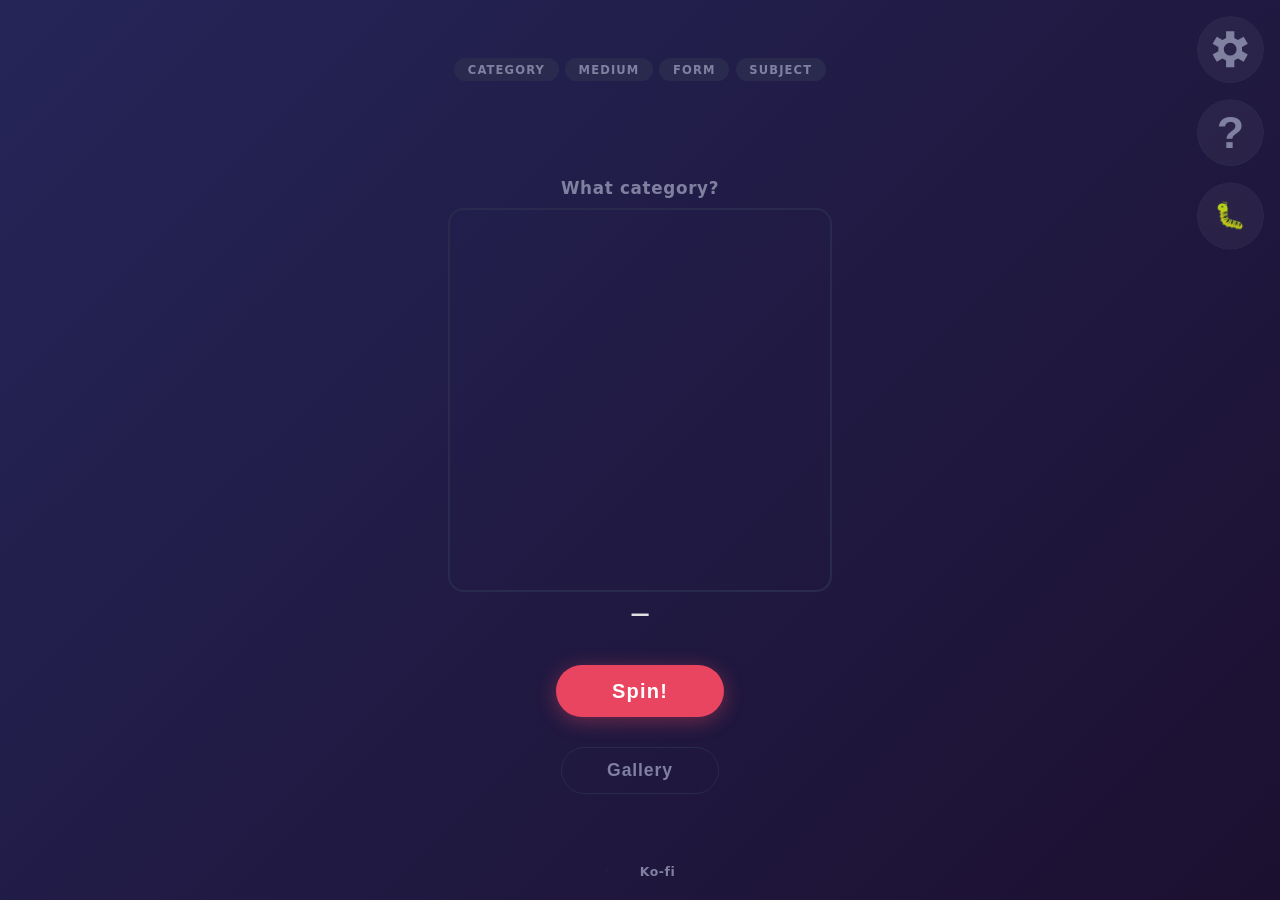
==== commit db9aaec3: "several bug fixes and weekly purge" ====
--- a/index.html
+++ b/index.html
@@ -84,7 +84,7 @@
     </div>
     <div class="corner-btn-wrap">
       <span class="corner-btn-label">Bug Report</span>
-      <button id="bug-btn" class="btn btn--icon" style="font-size:1.6rem">🐛</button>
+      <button id="bug-btn" class="btn btn--icon">🐛</button>
     </div>
   </div>
 
--- a/style.css
+++ b/style.css
@@ -24,11 +24,12 @@
 }
 
 body {
-  /* Oversized gradient so background-position can slide through multiple hues */
-  /* Last stop matches first so the infinite loop resets invisibly */
-  background: linear-gradient(135deg, #252558, #1a1a2e, #1c1030, #2a0a10, #1a1a2e, #252558);
+  /* Palindrome gradient (A→B→C→B→A) + alternate direction = zero loop jump.
+     The animation oscillates forward then backward so the position never resets,
+     and ease-in-out softens the direction change at each end. */
+  background: linear-gradient(135deg, #252558, #1c1030, #2a0a10, #1c1030, #252558);
   background-size: 400% 400%;
-  animation: bg-slide 32s linear infinite;
+  animation: bg-slide 20s ease-in-out infinite alternate;
   color: var(--text);
   font-family: system-ui, -apple-system, sans-serif;
   height: 100vh;
@@ -40,8 +41,8 @@
 }
 
 @keyframes bg-slide {
-  0%   { background-position: 0% 50%; }
-  100% { background-position: 100% 50%; }
+  from { background-position: 0% 0%; }
+  to   { background-position: 100% 100%; }
 }
 
 /* ── Header ─────────────────────────────────────────────────────────────── */
@@ -820,8 +821,10 @@
   display: flex;
   flex-direction: column;
   align-items: flex-end;
-  gap: 0.55rem;
+  gap: 1rem;
   z-index: 550;
+  /* Container is transparent to touches; only the orb buttons (.btn--icon) are interactive */
+  pointer-events: none;
 }
 
 /* Each row: [label]  [icon button] — label slides in from the button side */
@@ -829,6 +832,7 @@
   display: flex;
   align-items: center;
   gap: 0.55rem;
+  pointer-events: none;
 }
 
 .corner-btn-label {
@@ -855,6 +859,10 @@
   height: 4.2rem;
   padding: 0;
   border-radius: 50%;
+  /* Restore interactivity on just the button (parent has pointer-events:none).
+     clip-path then further restricts the hit area to the visible circle. */
+  pointer-events: auto;
+  clip-path: circle(50%);
   background: rgba(255, 255, 255, 0.05);
   border: 1px solid var(--border);
   color: var(--text-muted);
@@ -897,6 +905,9 @@
 #settings-btn:not(:disabled):hover svg {
   animation: gear-spin 2.2s linear infinite;
 }
+
+/* Bug button emoji is smaller than the default icon font-size */
+#bug-btn { font-size: 1.6rem; }
 
 
 /* ── Settings modal ──────────────────────────────────────────────────────── */
@@ -1744,6 +1755,17 @@
   border-color: var(--accent-purple);
 }
 
+/* ── Gallery / upload policy notice ──────────────────────────────────────── */
+.gallery-policy-notice {
+  font-size: 0.78rem;
+  color: #c89a3a;
+  background: rgba(200, 154, 58, 0.08);
+  border: 1px solid rgba(200, 154, 58, 0.3);
+  border-radius: 8px;
+  padding: 0.55rem 0.85rem;
+  line-height: 1.5;
+}
+
 /* ── My Uploads — upload button row at the top ────────────────────────────── */
 .gallery-upload-row {
   display: flex;
@@ -1891,4 +1913,29 @@
     font-size: 1.1rem;
     padding: 0.8rem 2.8rem;
   }
-}
+
+  /* Move corner buttons to bottom-right so they don't crowd the top of the screen.
+     Sit above the creator-links footer (≈ 3rem tall). */
+  .corner-controls {
+    top: auto;
+    bottom: 3.5rem;
+    right: 0.75rem;
+    gap: 0.75rem;
+  }
+
+  /* Shrink the icon circles on mobile */
+  .btn--icon {
+    width: 3rem;
+    height: 3rem;
+    font-size: 1.6rem;
+  }
+
+  /* Scale the gear SVG to match the smaller circle */
+  #settings-btn svg {
+    width: 1.5rem;
+    height: 1.5rem;
+  }
+
+  /* Bug emoji needs an even smaller size inside the smaller circle */
+  #bug-btn { font-size: 1.2rem; }
+}
